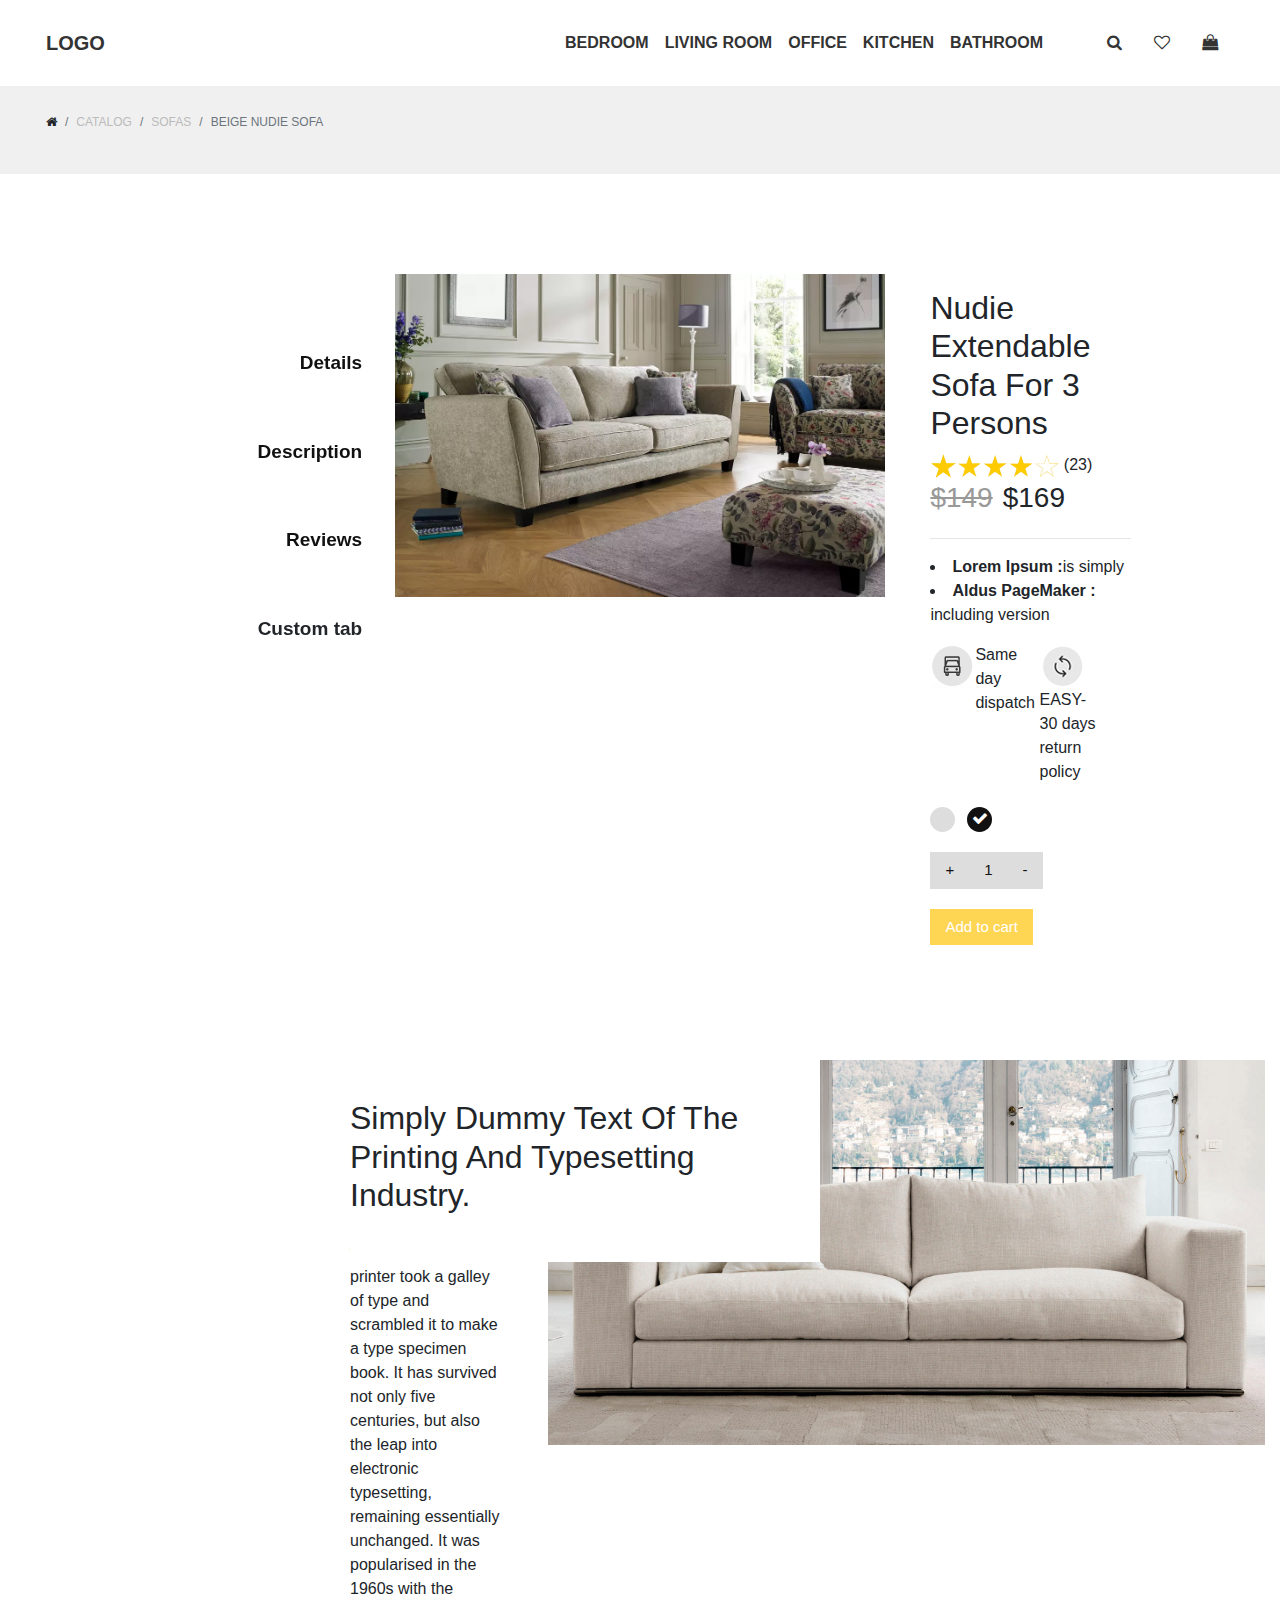
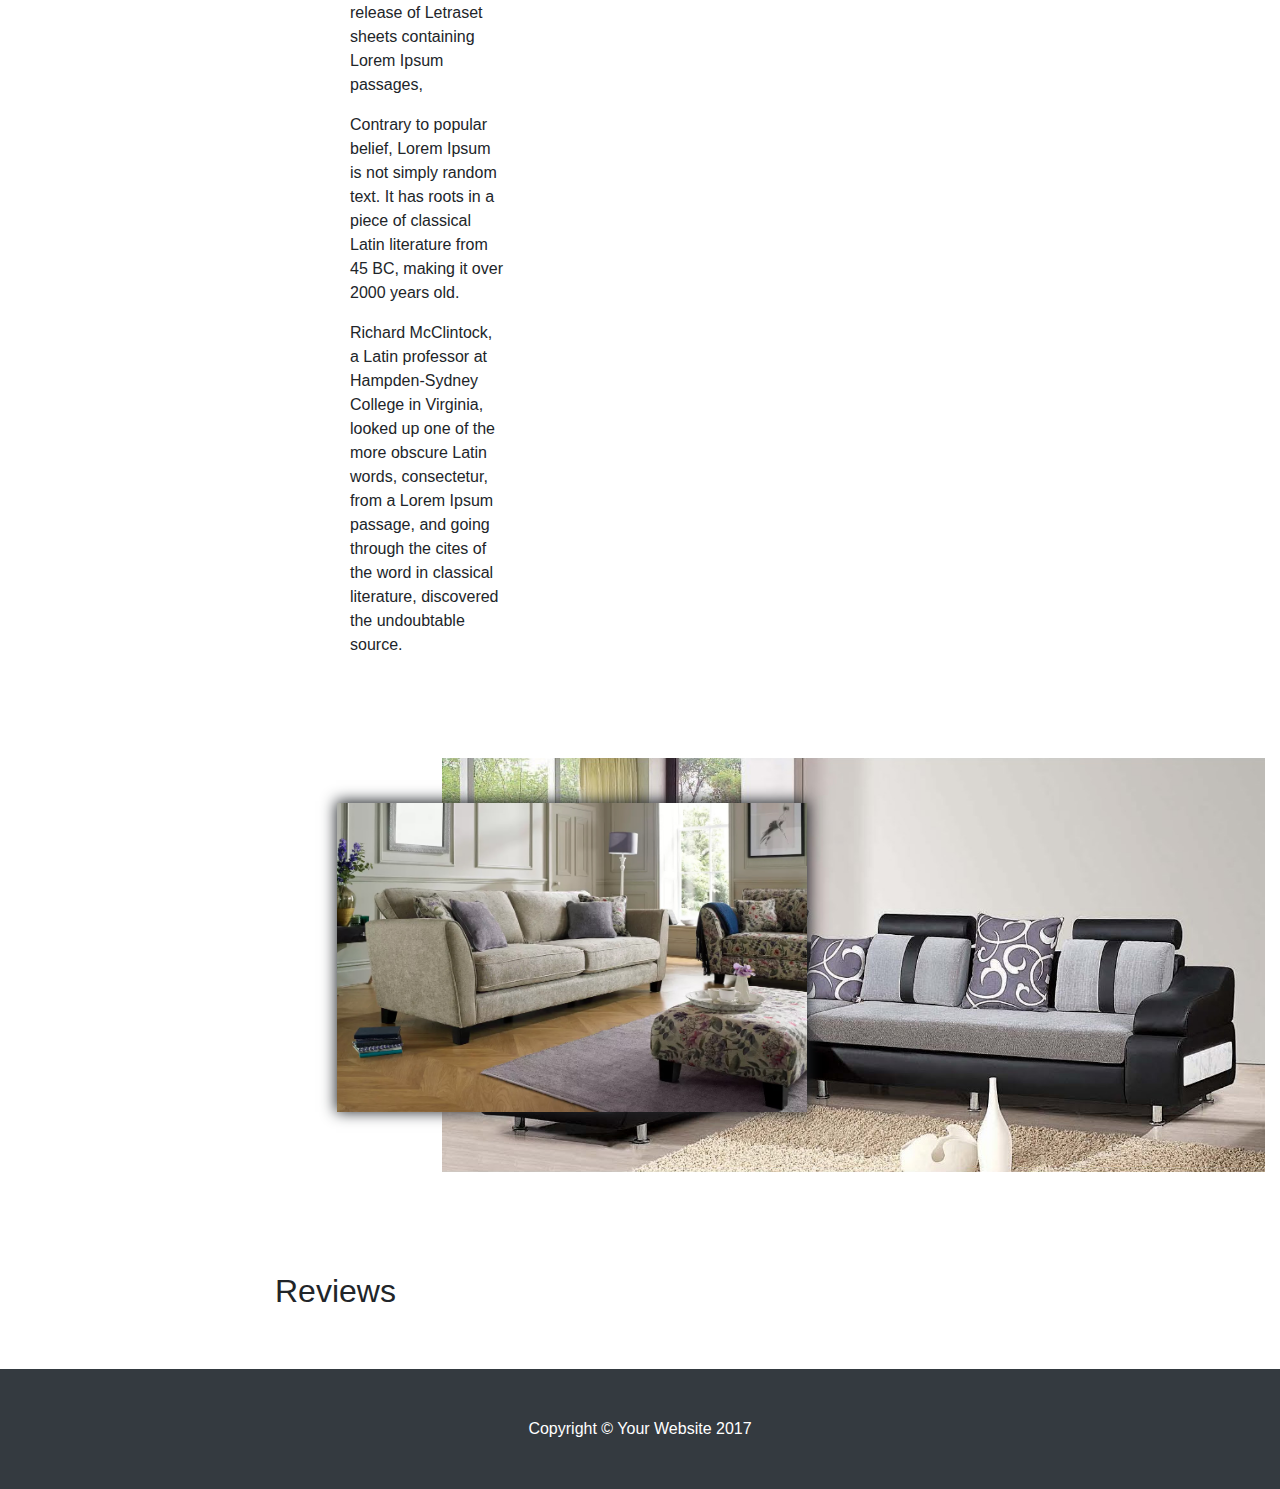
==== mockup/index.html @ 97c1a196 "Add files via upload" ====
﻿<!DOCTYPE html>
<html lang="en">

<head>
    <meta charset="utf-8">
    <meta name="viewport" content="width=device-width, initial-scale=1.0">
    <meta name="description" content="">
    <meta name="author" content="">
    <title>demo</title>
    <!-- Bootstrap core CSS -->
    <!--<link href="css/bootstrap.min.css" rel="stylesheet">-->
    <link href="css/bootstrap.css" rel="stylesheet">
    <link href="css/font-awesome.css" rel="stylesheet">
    <link href="css/style.css" rel="stylesheet">
    <!-- Custom styles for this template -->
    <link href="css/scrolling-nav.css" rel="stylesheet">
</head>

<body>
    <!-- Navigation --><header id="header" class="addposition">
        <nav class="container-fluid">
            <div class="pad15">
                <div class="navbar navbar-expand-lg navbar-dark" id="mainNav">

                    <a class="navbar-brand js-scroll-trigger" href="#page-top">Logo</a>
                    <button class="navbar-toggler" type="button" data-toggle="collapse" data-target="#navbarResponsive" aria-controls="navbarResponsive" aria-expanded="false" aria-label="Toggle navigation">
                        <span class="navbar-toggler-icon"></span>
                    </button>
                    <div class="collapse navbar-collapse" id="navbarResponsive">
                        <ul class="navbar-nav ml-auto">
                            <li class="nav-item">
                                <a class="nav-link js-scroll-trigger" href="#about">bedroom</a>
                            </li>
                            <li class="nav-item">
                                <a class="nav-link js-scroll-trigger" href="#services">living room</a>
                            </li>
                            <li class="nav-item">
                                <a class="nav-link js-scroll-trigger" href="#contact">office</a>
                            </li>
                            <li class="nav-item">
                                <a class="nav-link js-scroll-trigger" href="#Kitchen">Kitchen</a>
                            </li>
                            <li class="nav-item">
                                <a class="nav-link js-scroll-trigger" href="#Kitchen">Bathroom</a>
                            </li>
                        </ul>
                    </div>
                    <div class="right">
                        <ul class="up_icon">
                            <li><i class="fa fa-search"></i></li>
                            <li><i class="fa fa-heart-o" aria-hidden="true"></i></li>
                            <li><i class="fa fa-shopping-bag" aria-hidden="true"></i></li>
                        </ul>
                    </div>
                    <div class="clearfix"></div>
                </div>
            </div>



        </nav>
        <div class="clearfix"></div>
        <div class="container-fluid">
            <div class="row breadcrumb_nav">
                <div class="col-sm-12">
                    <div class="pad15 ">
                        <nav aria-label="breadcrumb">
                            <ol class="breadcrumb">
                                <li class="breadcrumb-item"><i class="fa fa-home"></i></li>
                                <li class="breadcrumb-item"><a href="#">Catalog</a></li>
                                <li class="breadcrumb-item active"><a href="#">Sofas</a></li>
                                <li class="breadcrumb-item active" aria-current="page">beige nudie sofa</li>

                            </ol>
                        </nav>
                    </div>
                </div>

            </div>







        </div>
    </header>
    <section id="details" class="add_margin">
        <div class="container-fluid">
            <div class="col-sm-10 offset-sm-1">
                <div class="row">
                    <div class="col-sm-3">
                        <div class="pad15">
                            <div class="position-fixed fxright">
                                <ul class="vertical_nav">

                                    <li>
                                        <a class="js-scroll-trigger" href="#details">
                                            Details

                                        </a>
                                    </li>
                                    <li><a class="js-scroll-trigger" href="#description">Description </a></li>
                                    <li><a class="js-scroll-trigger" href="#reviews">Reviews</a></li>
                                    <li>Custom tab</li>
                                </ul>
                            </div>

                        </div>

                    </div>
                    <div class="col-sm-6">
                        <img src="img/sofa.jpg" class="img-fluid" />

                    </div>
                    <div class="col-sm-3">
                        <div class="pad15">
                            <h2>nudie extendable sofa for 3 persons</h2>
                            <img src="img/four-star.jpg" /> <span>(23)</span>
                            <div class="col-sm-12">
                                <div class="row">
                                    <div class="left no-display"><h3>$149</h3> </div>
                                    <div class="left">
                                        <h3>$169</h3>
                                    </div>
                                </div>

                                <div class="clearfix"></div>
                            </div>
                            <hr />

                            <ul class="lising">
                                <li><b>Lorem Ipsum :</b>is simply</li>
                                <li><b>Aldus PageMaker :</b> including version</li>
                            </ul>
                            <div class="row">
                                <div class="col-sm-12">
                                    <ul class="rtpolicy">
                                        <li><img src="img/img1.jpg" /></li>
                                        <li>Same day dispatch</li>
                                        <li><img src="img/img2.jpg" /></li>
                                        <li>EASY- 30 days return policy</li>
                                    </ul>
                                </div>

                            </div>
                            <div class="row">
                                <div class="col-sm-12">
                                    <div class="circle grey"></div>
                                    <div class="circle black">
                                        <i class="fa fa-check" aria-hidden="true"></i>
                                    </div>
                                </div>
                            </div>
                            <div class="row">
                                <div class="col-sm-12">
                                    <div class="left incr_decri grey">+</div>
                                    <div class="left incr_decri grey">1</div>
                                    <div class="left incr_decri grey">-</div>
                                    <div class="left incr_decri yellow">Add to cart</div>
                                </div>
                            </div>
                        </div>

                    </div>

                </div>

            </div>


        </div>
    </section>

    <section id="description">

        <div class="col-sm-12">
            <div class="row">

                <div class="col-sm-3"></div>
                <div class="col-sm-2">
                    <div class="pad15">
                        <div class="details_title">
                            <h2>Simply dummy text of the printing and typesetting industry.</h2>
                        </div>
                        <div class="content">
                            <p>
                                Lorem Ipsum has been the industry's standard dummy text ever since the 1500s, when an unknown printer took a galley of type and scrambled it to make a type specimen book. It has survived not only five centuries, but also the leap into electronic typesetting, remaining essentially unchanged. It was popularised in the 1960s with the release of Letraset sheets containing Lorem Ipsum passages,

                            </p>
                            <p>Contrary to popular belief, Lorem Ipsum is not simply random text. It has roots in a piece of classical Latin literature from 45 BC, making it over 2000 years old.</p>
                            <p>Richard McClintock, a Latin professor at Hampden-Sydney College in Virginia, looked up one of the more obscure Latin words, consectetur, from a Lorem Ipsum passage, and going through the cites of the word in classical literature, discovered the undoubtable source.</p>
                        </div>

                    </div>

                </div>
                <div class="col-sm-7">
                    <img src="img/sofa1.jpg" class="img-fluid" />

                </div>


            </div>

        </div>


        <div class="col-sm-12 mrt70">
            <div class="row">

                <div class="col-sm-4"></div>

                <div class="col-sm-8">

                    <img src="img/sofa2.jpg" class="img-fluid" />
                    <div class="overlap_img">
                        <img src="img/sofa.jpg" class="img-fluid" />
                    </div>
                </div>


            </div>

        </div>
    </section>


    <section id="reviews">
        <div class="container">
            <div class="row">
                <div class="col-lg-8 mx-auto">
                    <h2>Reviews</h2>

                </div>
            </div>
        </div>
    </section>

   
    <!-- Footer -->
    <footer class="py-5 bg-dark">
        <div class="container">
            <p class="m-0 text-center text-white">Copyright &copy; Your Website 2017</p>
        </div>
        <!-- /.container -->
    </footer>
    <!-- Bootstrap core JavaScript -->
    <script src="https://code.jquery.com/jquery-3.3.1.min.js"
            integrity="sha256-FgpCb/KJQlLNfOu91ta32o/NMZxltwRo8QtmkMRdAu8="
            crossorigin="anonymous"></script>
    <!--<script src="js/jquery.min.js"></script>-->
    <!--<script src="vendor/bootstrap/js/bootstrap.bundle.min.js"></script>-->
    <!-- Plugin JavaScript -->
    <script src="js/jquery.easing.min.js"></script>
    <!-- Custom JavaScript for this theme -->
    <script src="js/scrolling-nav.js"></script>
    <script src="js/custom.js"></script>
</body>

</html>
---- mockup/css/style.css ----
@media (min-width: 992px) {
    section {
        padding: 20px 0;
        position: relative;
    }
}

section {
    padding: 50px 0; position:relative;
}


.right{ float:right}
.left{float:left;}
ul.up_icon {
    display: block;
    margin-bottom: 0px;
}
    ul.up_icon li {
        float: left;
        padding: 0.5rem 1rem;
        color: #333;
        list-style: none;
    }
ul.vertical_nav {
    width: auto;
    display: block;
}
    ul.vertical_nav li {
        display: block;
        margin: 60px 0px;
        text-align: right;
        font-weight: bold;
        font-size: 19px;
    }
.fixed-nav {
    position: fixed;
    top: 0;
    right: 6%;
    left: 6%;
    z-index: 1030;
}
.no-display {
    text-decoration: line-through;
    color: #999;
    margin-right: 10px;
}

ul.lising {
    width: auto;
    display: block; padding-left:0px;
}

    ul.lising li {
        display: list-item;
        list-style: inside;
    }
    .pad15{ padding:15px;}
.circle {
    width: 25px;
    height: 25px;
    border-radius: 100%;
    float: left;
    margin-right: 12px;
    border: none; text-align:center;
}
.grey {
    background: #ddd;
}
.black {
    background: #111;
    color: #fff;
}
.incr_decri {
    padding: 7px 15px;
    font-size: 15px;
    margin-top: 20px;
}
.incr_decri.grey{ color:#111;}
    .incr_decri.yellow {
        color: #fff;
        background: #ffd554;
    }
.fxright {
    left: 17%;
    z-index: 1;
}
.marg15{ margin:15px;}
.breadcrumb_nav {
    background: #f0f0f0;
    margin-bottom: 50px;
}
ul.rtpolicy {
    width: 100%;
    display: inline-block; padding-left:0px;
}
ul.rtpolicy li{ float:left; list-style:none;}
    ul.rtpolicy li:nth-child(even) {
        width: 32%;
    }
.details_title {
    position: absolute;
    width: 470px;
    z-index: 1;
    top: -1px;
    height: auto;
    background: #fff;
    padding: 40px 70px 40px 0px;
    text-align: left;
}
.overlap_img {
    position: absolute;
    width: 470px;
    z-index: 1;
    height: auto;
    background: #fff;
    box-shadow: 0px -1px 14px 1px;
    text-align: left;
    bottom: 60px;
    left: -90px;
}
.mrt70{ margin-top:70px;}
.content {
        margin-top: 70px;
    }
.addposition {
    position: static;
    top: 0px;
    width: 100%;
}
.add_margin { }
@media only screen and (max-width: 600px) {
    .details_title {
        position: static;
        width: 100%;
        height: auto;
        background: #fff;
        text-align: left;
        padding: 0px;
    }
    .add_margin{ margin-top:185px;}
    .fxright {
        left: 0%;
        z-index: 2;
        top:24%;
        width: 100%;
    }

    ul.vertical_nav {
        width: 100%;
        display: inline-block;
        border: 1px solid #ccc;
        padding-left: 0px;
        background: #fff;
    }

        ul.vertical_nav li {
            display: block;
            text-align: right;
            font-weight: bold;
            font-size: 13px;
            float: left;
            padding: 5px 20px;
            margin: 0px;
        }
    .addposition {
        position: fixed;
        top: 0px;
        width: 100%;
        background: #fff;
        z-index: 2;
    }
}
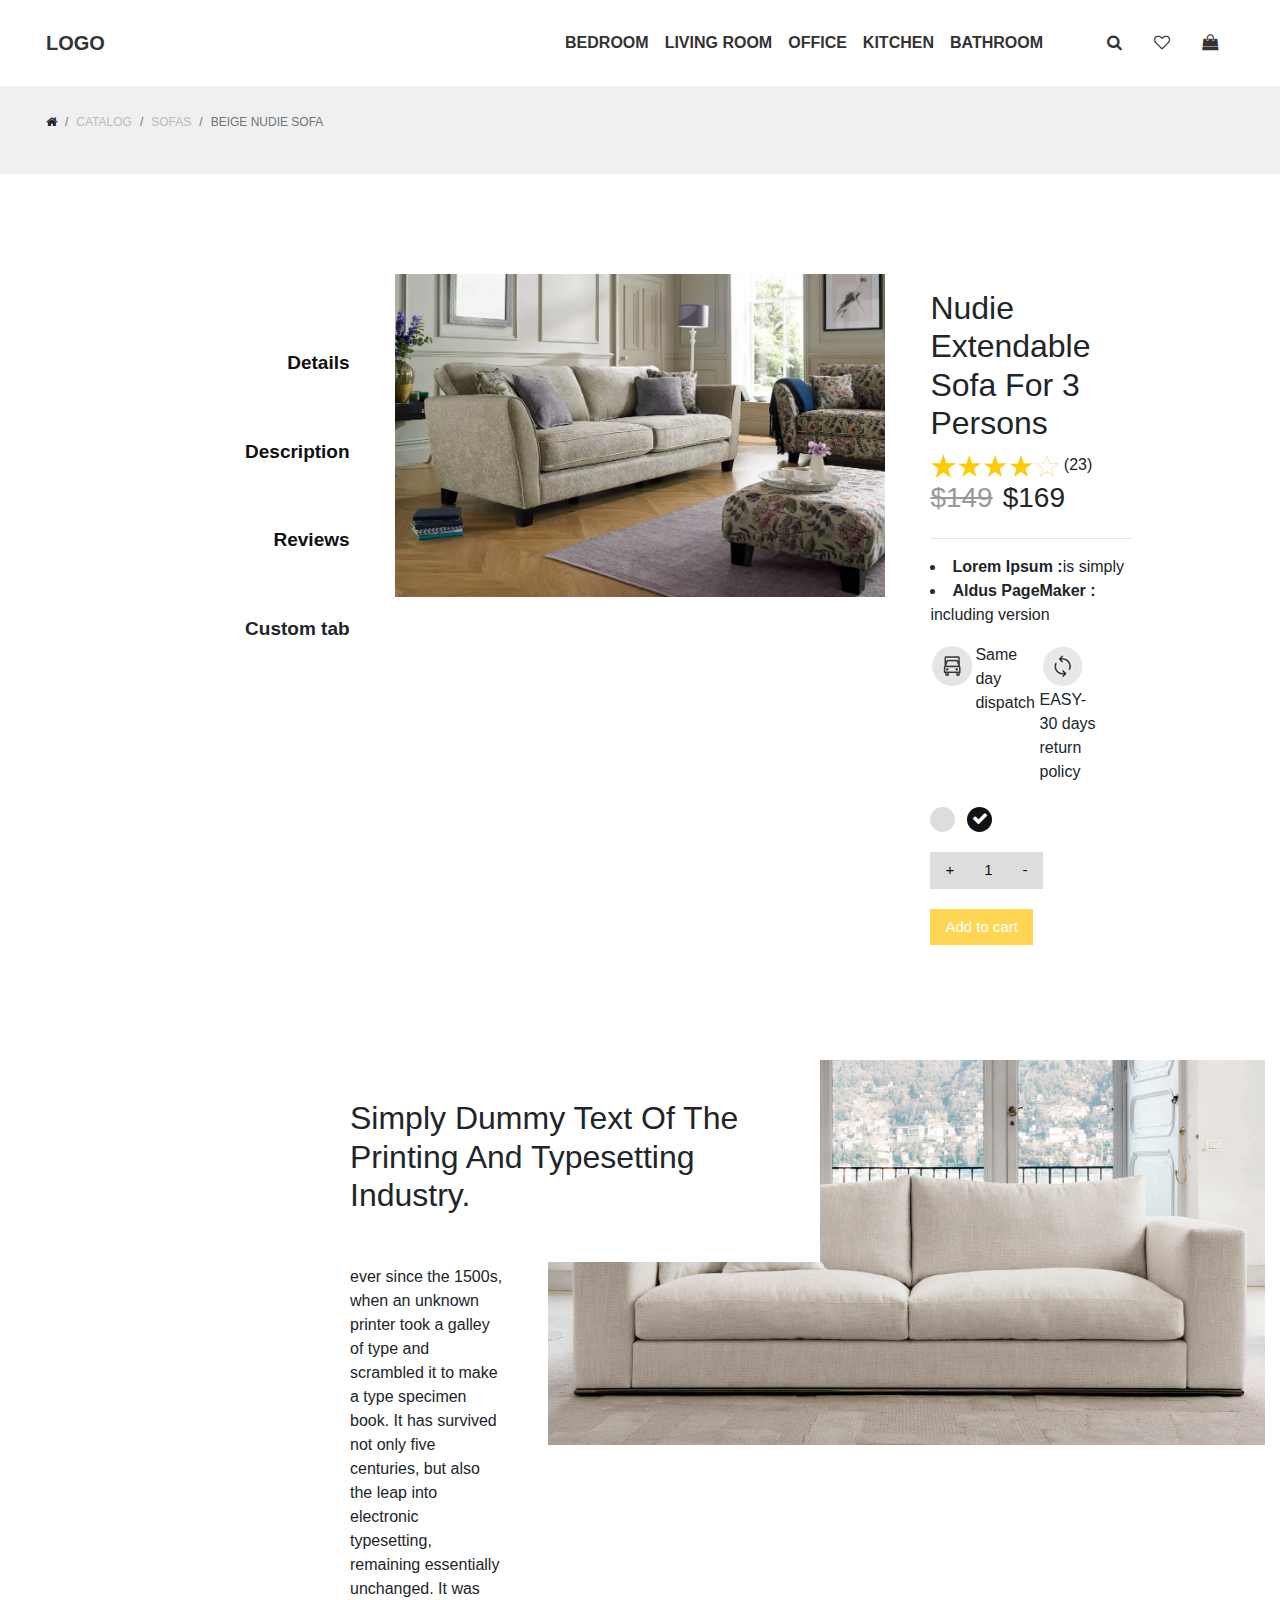
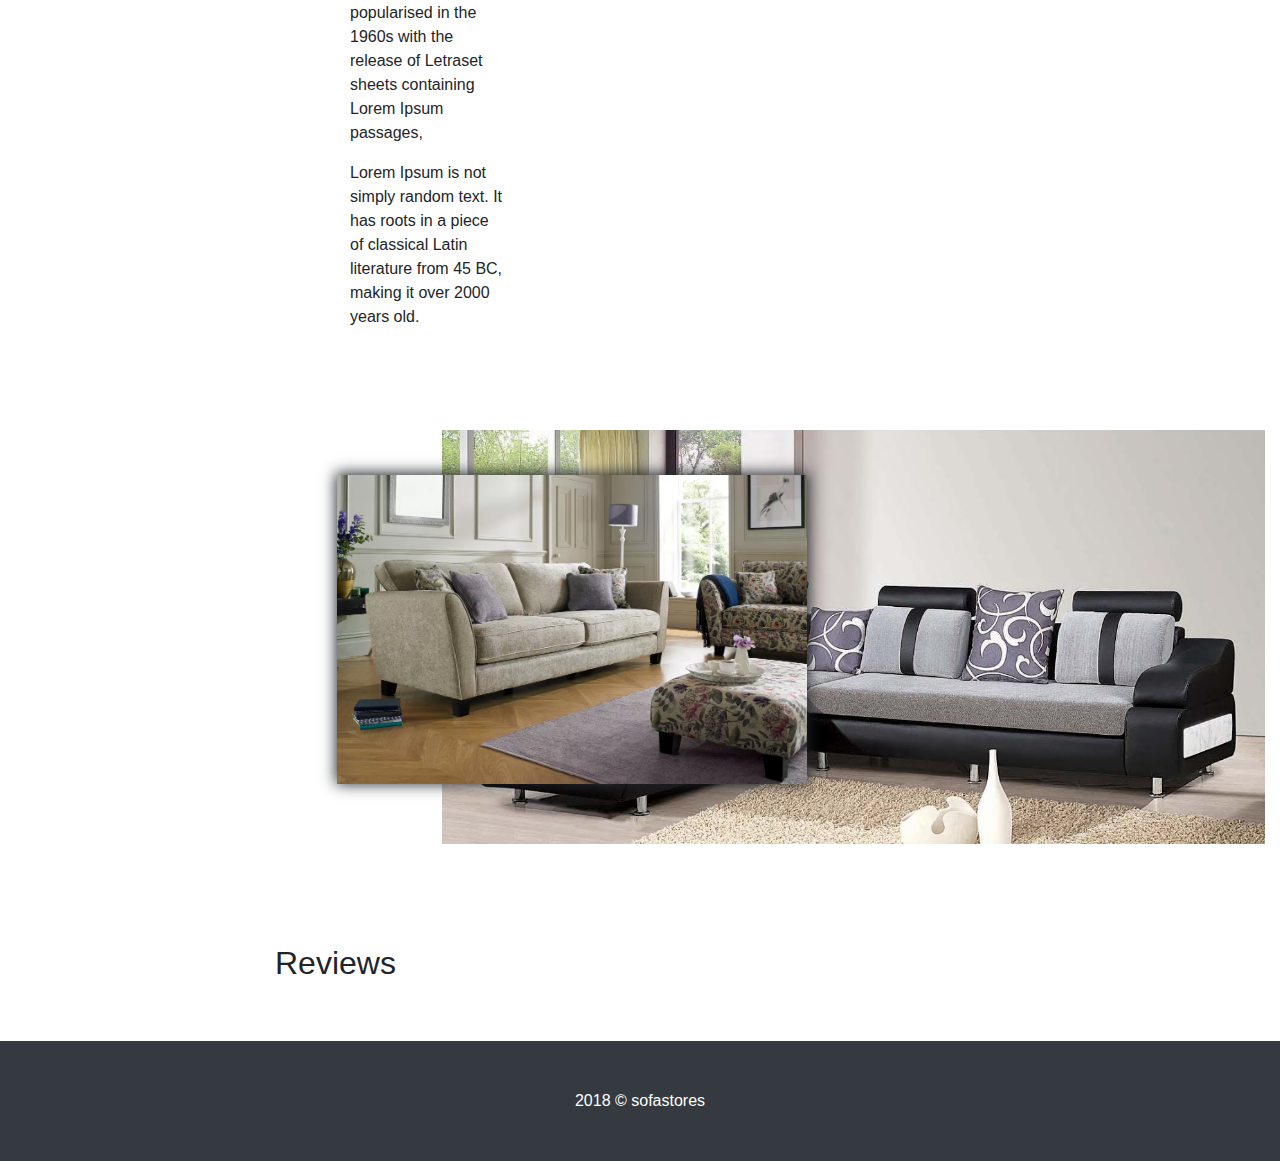
==== commit 298dfe78: "Add files via upload" ====
--- a/mockup/index.html
+++ b/mockup/index.html
@@ -14,9 +14,11 @@
     <link href="css/style.css" rel="stylesheet">
     <!-- Custom styles for this template -->
     <link href="css/scrolling-nav.css" rel="stylesheet">
+
+   
 </head>
 
-<body>
+<body data-spy="scroll" data-target="#myScrollspy" data-offset="15">
     <!-- Navigation --><header id="header" class="addposition">
         <nav class="container-fluid">
             <div class="pad15">
@@ -92,8 +94,8 @@
                 <div class="row">
                     <div class="col-sm-3">
                         <div class="pad15">
-                            <div class="position-fixed fxright">
-                                <ul class="vertical_nav">
+                            <div id="myScrollspy">
+                                <ul class="vertical_nav nav nav-pills nav-stacked" data-spy="affix" data-offset-top="205">
 
                                     <li>
                                         <a class="js-scroll-trigger" href="#details">
@@ -186,11 +188,10 @@
                         </div>
                         <div class="content">
                             <p>
-                                Lorem Ipsum has been the industry's standard dummy text ever since the 1500s, when an unknown printer took a galley of type and scrambled it to make a type specimen book. It has survived not only five centuries, but also the leap into electronic typesetting, remaining essentially unchanged. It was popularised in the 1960s with the release of Letraset sheets containing Lorem Ipsum passages,
+                                 ever since the 1500s, when an unknown printer took a galley of type and scrambled it to make a type specimen book. It has survived not only five centuries, but also the leap into electronic typesetting, remaining essentially unchanged. It was popularised in the 1960s with the release of Letraset sheets containing Lorem Ipsum passages,
 
                             </p>
-                            <p>Contrary to popular belief, Lorem Ipsum is not simply random text. It has roots in a piece of classical Latin literature from 45 BC, making it over 2000 years old.</p>
-                            <p>Richard McClintock, a Latin professor at Hampden-Sydney College in Virginia, looked up one of the more obscure Latin words, consectetur, from a Lorem Ipsum passage, and going through the cites of the word in classical literature, discovered the undoubtable source.</p>
+                            <p> Lorem Ipsum is not simply random text. It has roots in a piece of classical Latin literature from 45 BC, making it over 2000 years old.</p>
                         </div>
 
                     </div>
@@ -238,11 +239,11 @@
         </div>
     </section>
 
-   
+
     <!-- Footer -->
     <footer class="py-5 bg-dark">
         <div class="container">
-            <p class="m-0 text-center text-white">Copyright &copy; Your Website 2017</p>
+            <p class="m-0 text-center text-white">2018 &copy; sofastores </p>
         </div>
         <!-- /.container -->
     </footer>
@@ -250,13 +251,11 @@
     <script src="https://code.jquery.com/jquery-3.3.1.min.js"
             integrity="sha256-FgpCb/KJQlLNfOu91ta32o/NMZxltwRo8QtmkMRdAu8="
             crossorigin="anonymous"></script>
-    <!--<script src="js/jquery.min.js"></script>-->
-    <!--<script src="vendor/bootstrap/js/bootstrap.bundle.min.js"></script>-->
-    <!-- Plugin JavaScript -->
+    <script src="https://maxcdn.bootstrapcdn.com/bootstrap/3.3.7/js/bootstrap.min.js"></script>
     <script src="js/jquery.easing.min.js"></script>
-    <!-- Custom JavaScript for this theme -->
     <script src="js/scrolling-nav.js"></script>
     <script src="js/custom.js"></script>
+
 </body>
 
 </html>
--- a/mockup/css/style.css
+++ b/mockup/css/style.css
@@ -1,3 +1,5 @@
+body{ position:relative;}
+
 @media (min-width: 992px) {
     section {
         padding: 20px 0;
@@ -121,7 +123,7 @@
 }
 .mrt70{ margin-top:70px;}
 .content {
-        margin-top: 70px;
+        margin-top: 190px;
     }
 .addposition {
     position: static;
@@ -129,6 +131,14 @@
     width: 100%;
 }
 .add_margin { }
+.affix {
+    top: 20px;
+    left: 17%;
+    z-index: 9999 !important;
+}
+.affix {
+    position: fixed;
+}
 @media only screen and (max-width: 600px) {
     .details_title {
         position: static;
@@ -145,7 +155,7 @@
         top:24%;
         width: 100%;
     }
-
+   
     ul.vertical_nav {
         width: 100%;
         display: inline-block;
